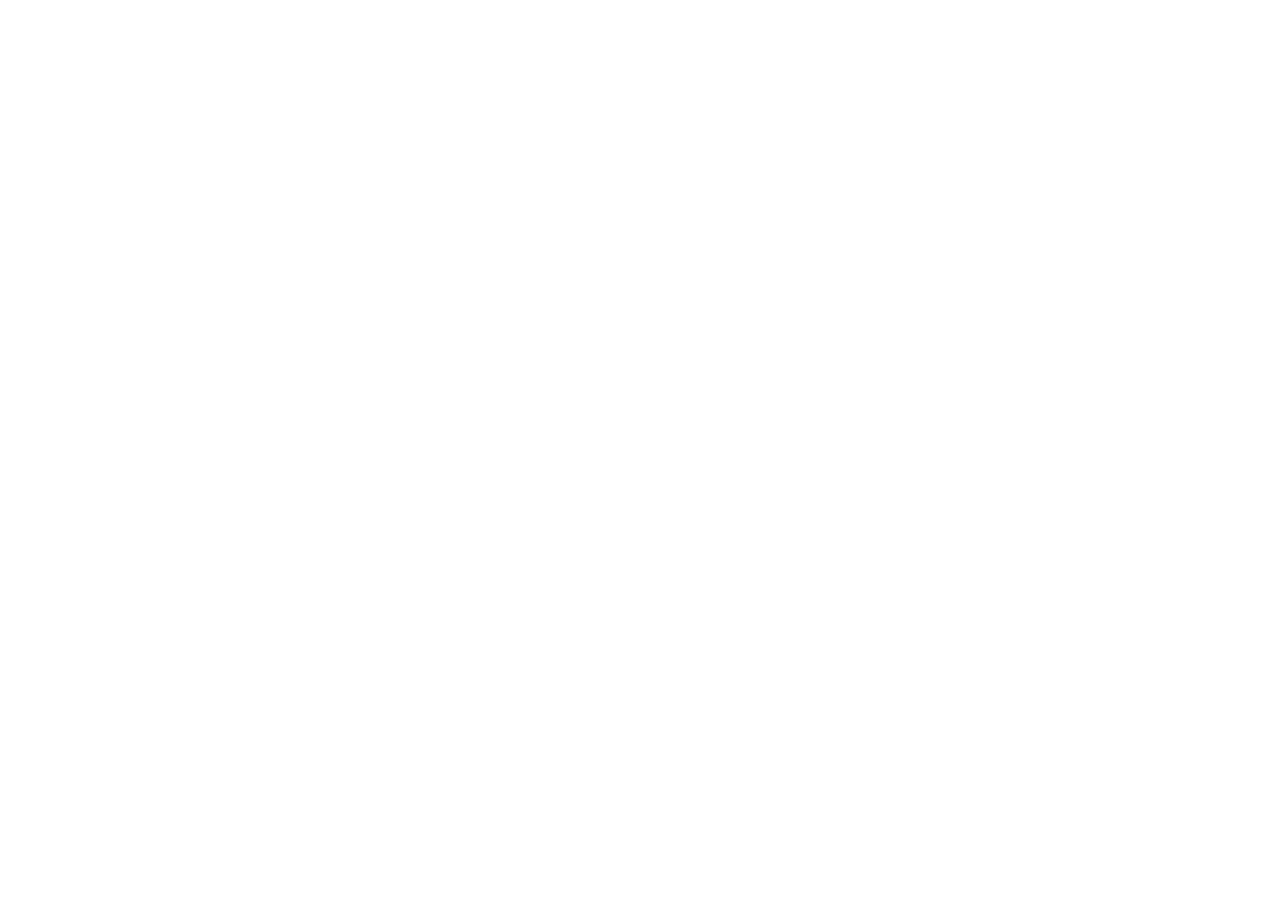
==== index.html @ f074ad4b "Adding images" ====
<!DOCTYPE html>
<html lang="en">

<head>
    <meta charset="UTF-8">
    <meta name="viewport" content="width=device-width, initial-scale=1.0">
    <link rel="preconnect" href="https://fonts.googleapis.com">
    <link rel="preconnect" href="https://fonts.gstatic.com" crossorigin>
    <link href="https://fonts.googleapis.com/css2?family=Josefin+Sans:ital,wght@0,100..700;1,100..700&display=swap"
        rel="stylesheet">
    <title>Explore Washington</title>
</head>

<body>

</body>

</html>
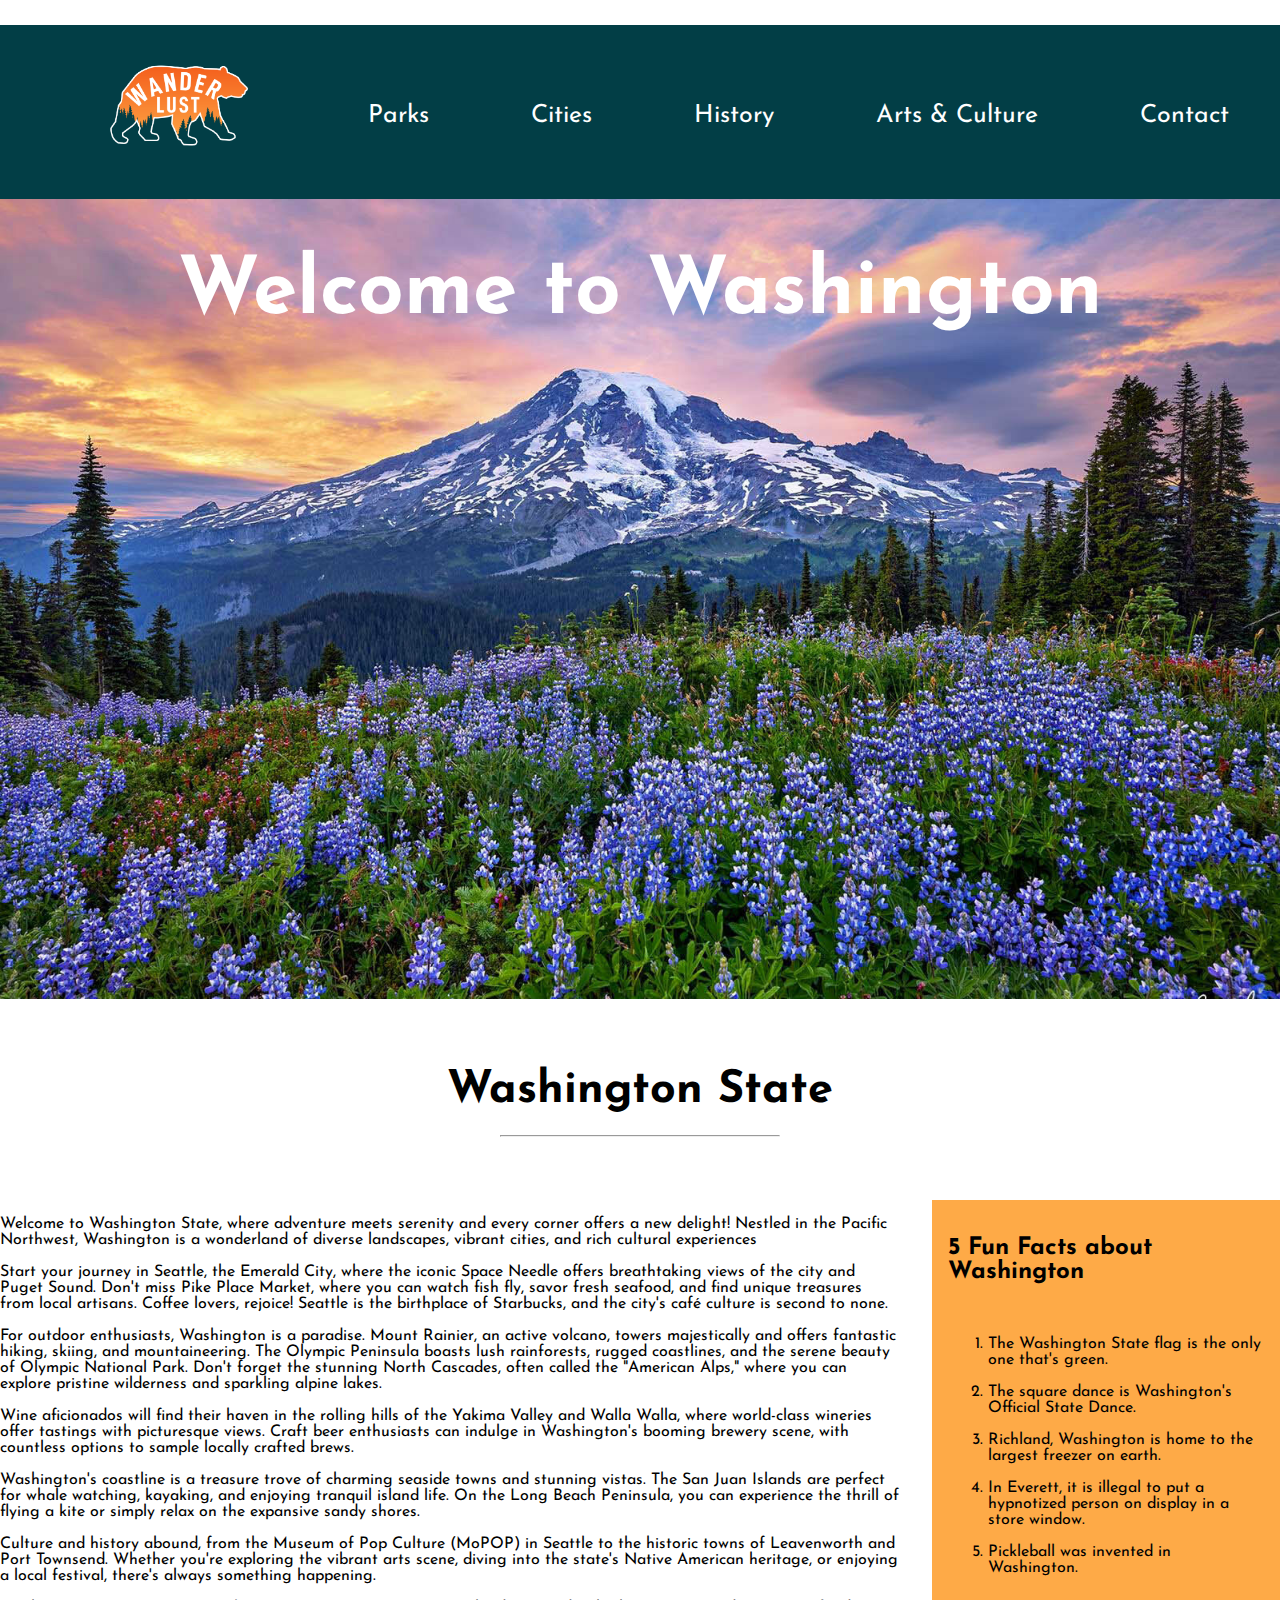
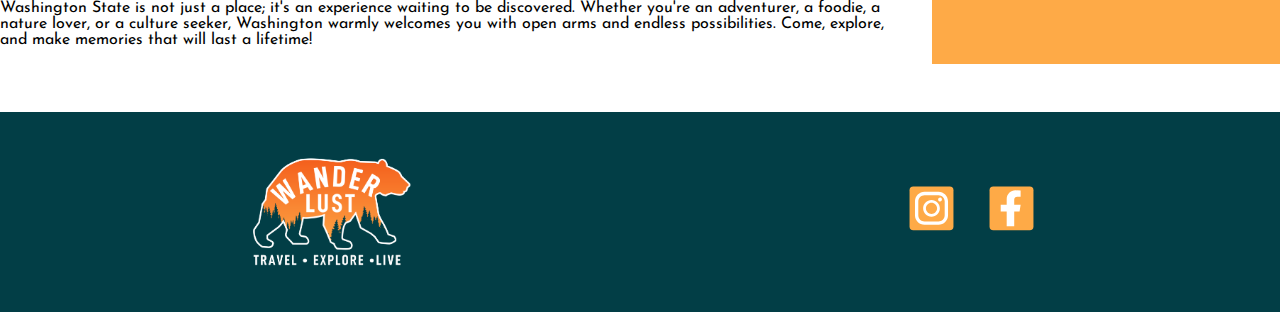
==== commit da154fca: "Continued building" ====
--- a/index.html
+++ b/index.html
@@ -8,11 +8,97 @@
     <link rel="preconnect" href="https://fonts.gstatic.com" crossorigin>
     <link href="https://fonts.googleapis.com/css2?family=Josefin+Sans:ital,wght@0,100..700;1,100..700&display=swap"
         rel="stylesheet">
+    <link rel="stylesheet" href="style.css">
     <title>Explore Washington</title>
 </head>
 
 <body>
+    <section class="nav-section">
+        <nav>
+            <ul class="nav-bar">
+                <li class="nav-element"><img id="nav-logo" src="/img/Wanderlust_Logo_Nav.png"
+                        alt="website logo. bear shilloette, with mountains and trees inside of it."></li>
+                <!-- Externally links to  https://parks.wa.gov"-->
+                <li class="nav-element"><a href="https://parks.wa.gov/" target="_blank">Parks</a></li>
+                <li class="nav-element"><a href="cities.html">Cities</a></li>
+                <li class="nav-element"><a href="history.html">History</a></li>
+                <li class="nav-element"><a href="arts-and-culture.html">Arts & Culture</a></li>
+                <li class="nav-element"><a href="contact-us.html">Contact</a></li>
 
+            </ul>
+        </nav>
+    </section>
+    <section class="hero-section">
+        <div>
+            <h1>Welcome to Washington</h1>
+        </div>
+    </section>
+    <section class="content-section">
+        <div class="content-header">
+            <h2>Washington State</h2>
+            <hr class="content-hr">
+        </div>
+        <div class="content-box">
+            <div class="content-main">
+                <p class="content-main-p"></p>Welcome to Washington State, where adventure meets serenity and every
+                corner offers a new delight!
+                Nestled in the Pacific Northwest, Washington is a wonderland of diverse landscapes, vibrant cities,
+                and rich cultural experiences</p>
+                <p class="content-main-p">Start your journey in Seattle, the Emerald City, where the iconic Space Needle
+                    offers breathtaking
+                    views of the city and Puget Sound. Don't miss Pike Place Market, where you can watch fish fly, savor
+                    fresh seafood, and find unique treasures from local artisans. Coffee lovers, rejoice! Seattle is the
+                    birthplace of Starbucks, and the city's café culture is second to none.</p>
+                <p class="content-main-p">
+                    For outdoor enthusiasts, Washington is a paradise. Mount Rainier, an active volcano, towers
+                    majestically and offers fantastic hiking, skiing, and mountaineering. The Olympic Peninsula boasts
+                    lush rainforests, rugged coastlines, and the serene beauty of Olympic National Park. Don't forget
+                    the stunning North Cascades, often called the "American Alps," where you can explore pristine
+                    wilderness and sparkling alpine lakes.
+                </p>
+                <p class="content-main-p">
+                    Wine aficionados will find their haven in the rolling hills of the Yakima Valley and Walla Walla,
+                    where world-class wineries offer tastings with picturesque views. Craft beer enthusiasts can indulge
+                    in Washington's booming brewery scene, with countless options to sample locally crafted brews.
+                </p>
+                <p class="content-main-p">
+                    Washington's coastline is a treasure trove of charming seaside towns and stunning vistas. The San
+                    Juan Islands are perfect for whale watching, kayaking, and enjoying tranquil island life. On the
+                    Long Beach Peninsula, you can experience the thrill of flying a kite or simply relax on the
+                    expansive sandy shores.
+                </p>
+                <p class="content-main-p">
+                    Culture and history abound, from the Museum of Pop Culture (MoPOP) in Seattle to the historic towns
+                    of Leavenworth and Port Townsend. Whether you're exploring the vibrant arts scene, diving into the
+                    state's Native American heritage, or enjoying a local festival, there's always something happening.
+                </p>
+                <p class="content-main-p">
+                    Washington State is not just a place; it's an experience waiting to be discovered. Whether you're an
+                    adventurer, a foodie, a nature lover, or a culture seeker, Washington warmly welcomes you with open
+                    arms and endless possibilities. Come, explore, and make memories that will last a lifetime!
+                </p>
+            </div>
+            <aside class="content-aside">
+                <h2 class="aside-h2">5 Fun Facts about Washington</h2>
+                <ol>
+                    <li class="aside-li-item">The Washington State flag is the only one that's green.</li>
+                    <li class="aside-li-item">The square dance is Washington's Official State Dance.</li>
+                    <li class="aside-li-item">Richland, Washington is home to the largest freezer on earth.</li>
+                    <li class="aside-li-item">In Everett, it is illegal to put a hypnotized person on display in a store
+                        window.</li>
+                    <li class="aside-li-item">Pickleball was invented in Washington.</li>
+                </ol>
+            </aside>
+        </div>
+
+    </section>
+    <footer>
+        <img id="footer-logo" src="img/Wanderlust_Logo_Footer.png" alt="bear logo">
+        <div>
+            <img class="instagram-logo" src="WanderLust_IG.svg" alt="orange instagram logo">
+            <img class="facebook-logo" src="WanderLust-FB.svg" alt="orange facebook logo">
+        </div>
+    </footer>
 </body>
 
 </html>--- a/style.css
+++ b/style.css
@@ -0,0 +1,160 @@
+
+
+*,
+*::before,
+*::after {
+  box-sizing: border-box;
+}
+
+*{
+   font-family: "Josefin Sans", sans-serif;
+   
+}
+
+html,
+body {
+  margin: 0;
+  padding: 0;
+}
+
+
+
+:root{
+ --primary-color: #10330B;
+ --secondary-color: #023E46;
+ --tertiary-color: #1C676A;
+ --orange-1: #A54610;
+ --hover: #FEAA47;
+
+}
+.container{
+    display: flex;
+    flex-direction: column;
+    align-items: center;
+    justify-content: center;
+}
+
+.column{
+    display: flex;
+    flex-direction: column;
+    align-items: center;
+    justify-content: center;
+}
+
+
+
+
+
+#nav-logo{
+    width: 175px;
+    height: 175px;
+}
+
+#footer-logo{
+    width: 200px;
+    height: 200px;
+}
+
+.nav-bar{
+    display: flex;
+    flex-direction: row;
+    justify-content: space-around;
+    align-items: center;
+    background-color: var(--secondary-color);
+    font-size: 25px;
+    
+}
+
+.nav-element{
+    color: #fff;
+    text-decoration: none;
+    list-style-type: none;
+}
+
+.nav-element a{
+    color: #fff;
+    text-decoration: none;
+
+}
+.nav-element a:hover{
+    color: var(--hover);
+} 
+
+.hero-section{
+  background-image: url(img/hero-img.jpg);
+  background-size: cover;
+  width: 100vw;
+  height: 800px;
+  margin-top: -2rem;
+  display: flex;
+  justify-content: center;
+  font-size: 40px;
+  color: #fff;
+} 
+
+
+.content-header{
+    margin-top: 2rem;
+    display: flex;
+    flex-direction: column;
+    align-items: center;
+    font-size: 30px;
+}
+.content-hr{
+    margin-top: -1rem;
+    width: 280px;
+    color: var(--orange-1);
+}
+.content-box{
+    margin-top: 3rem;
+    margin-bottom: 3rem;
+    display: flex;
+    flex-direction: row;
+    justify-content: center;
+}
+.content-main{
+    max-width: 900px;
+    margin-right: 2rem;
+}
+.content-aside{
+    background-color: var(--hover);
+    max-width: 400px;
+    display: flex;
+    flex-direction: column;
+    align-items: center;
+    padding: 1rem;
+}
+
+.aside-li-item{
+    margin-top: 1rem;
+    margin-bottom: 1rem;
+}
+
+
+footer{
+    background-color: var(--secondary-color);
+    display: flex;
+    justify-content: space-around;
+    align-items: center;
+}
+
+
+.instagram-logo{
+    height: 75px;
+    width: 75px;
+}
+
+.facebook-logo{
+    height: 75px;
+    width: 75px;
+}
+
+
+
+/**Contact Us Form Styling **/
+
+.contact-us-form{
+    width: 600px;
+    background-color: var(--tertiary-color);
+    color: #fff;
+}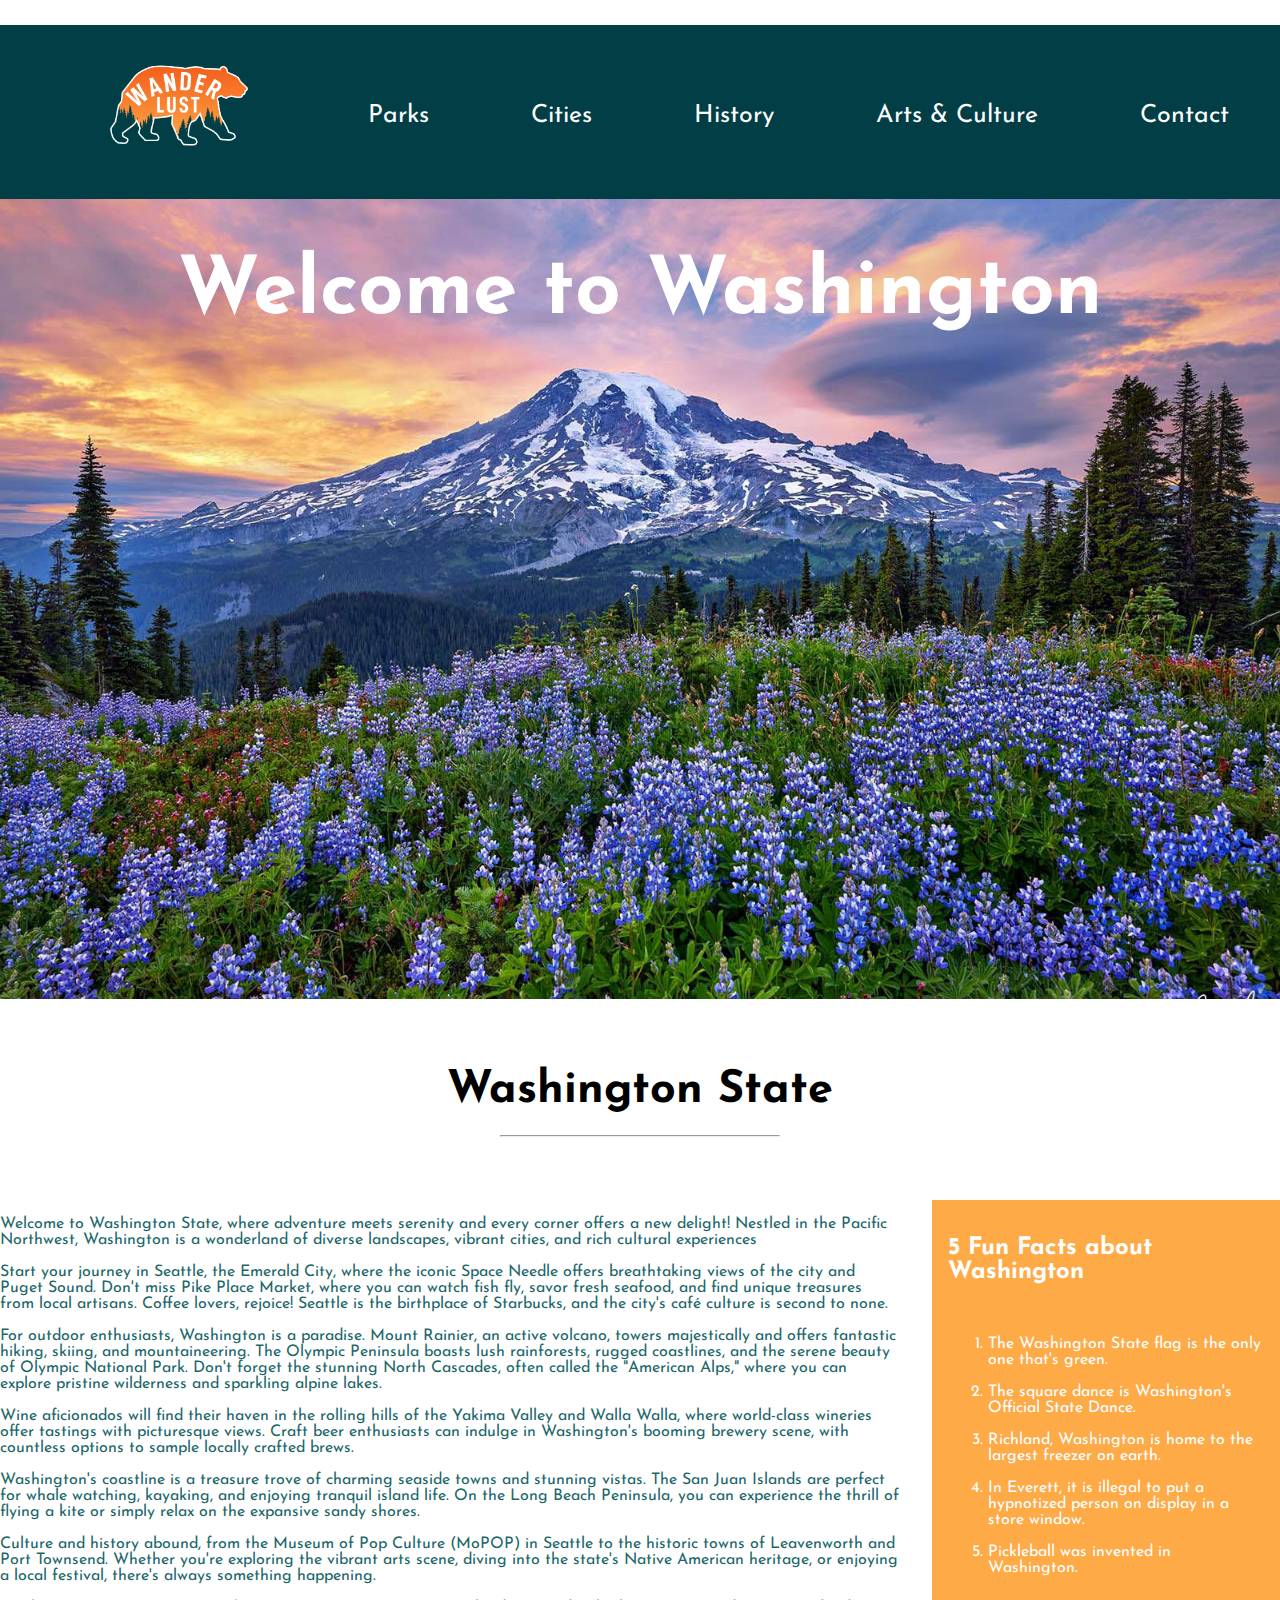
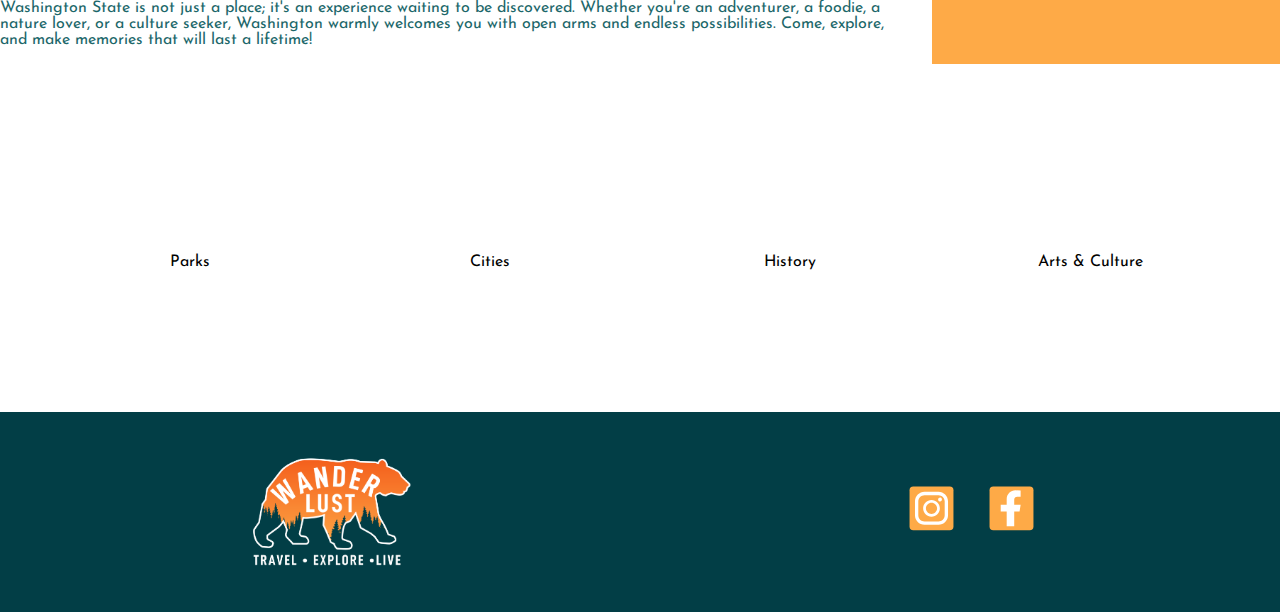
==== commit acfb1f25: "Started Image Links" ====
--- a/index.html
+++ b/index.html
@@ -92,6 +92,14 @@
         </div>
 
     </section>
+    <section class="card-section">
+        <div class="card-box">
+            <div class="card">Parks</div>
+            <div class="card">Cities</div>
+            <div class="card">History</div>
+            <div class="card">Arts & Culture</div>
+        </div>
+    </section>
     <footer>
         <img id="footer-logo" src="img/Wanderlust_Logo_Footer.png" alt="bear logo">
         <div>
--- a/style.css
+++ b/style.css
@@ -115,6 +115,7 @@
 .content-main{
     max-width: 900px;
     margin-right: 2rem;
+    color: var(--tertiary-color)
 }
 .content-aside{
     background-color: var(--hover);
@@ -123,6 +124,7 @@
     flex-direction: column;
     align-items: center;
     padding: 1rem;
+    color: #fff;
 }
 
 .aside-li-item{
@@ -130,7 +132,20 @@
     margin-bottom: 1rem;
 }
 
-
+.card-box{
+    display: flex;
+    flex-direction: row;
+    justify-content: center;
+    align-items: center;
+}
+.card{
+    display: flex;
+    flex-direction: row;
+    justify-content: center;
+    align-items: center;
+    width: 300px;
+    height: 300px;
+}
 footer{
     background-color: var(--secondary-color);
     display: flex;
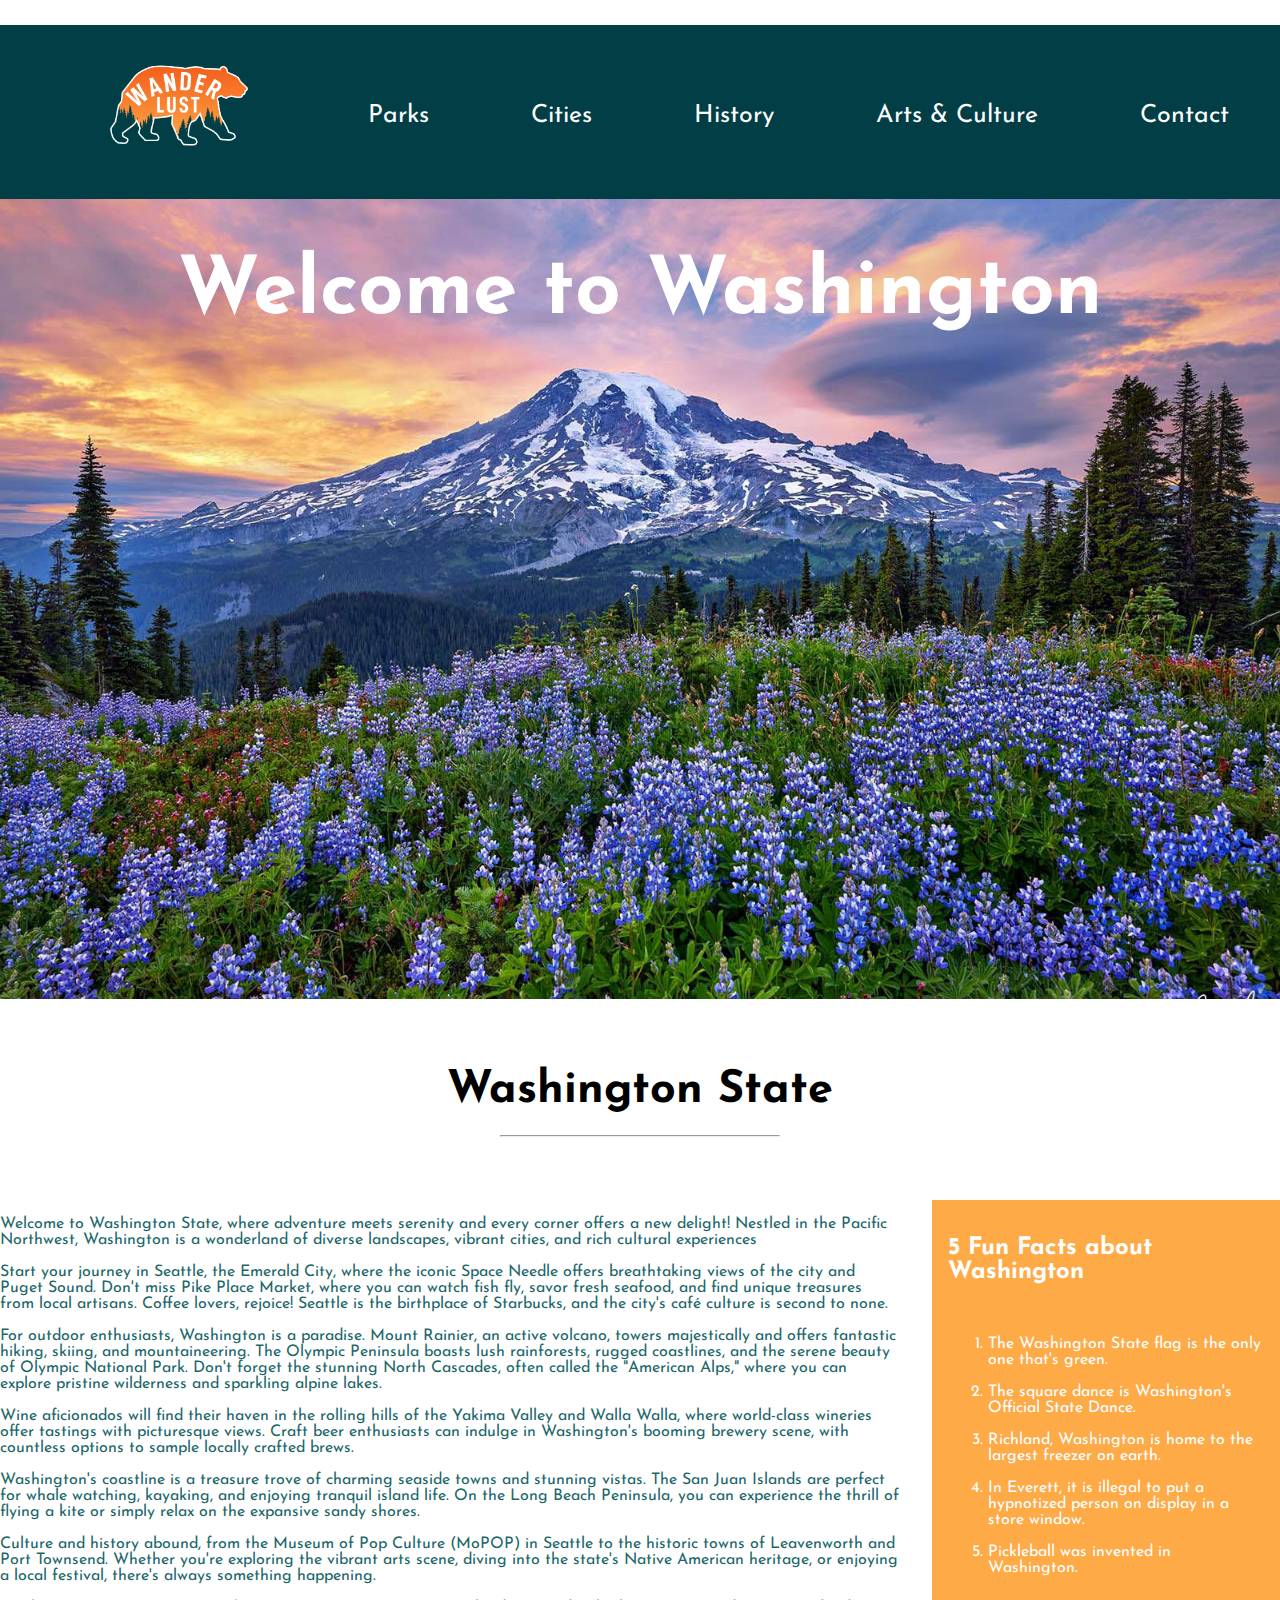
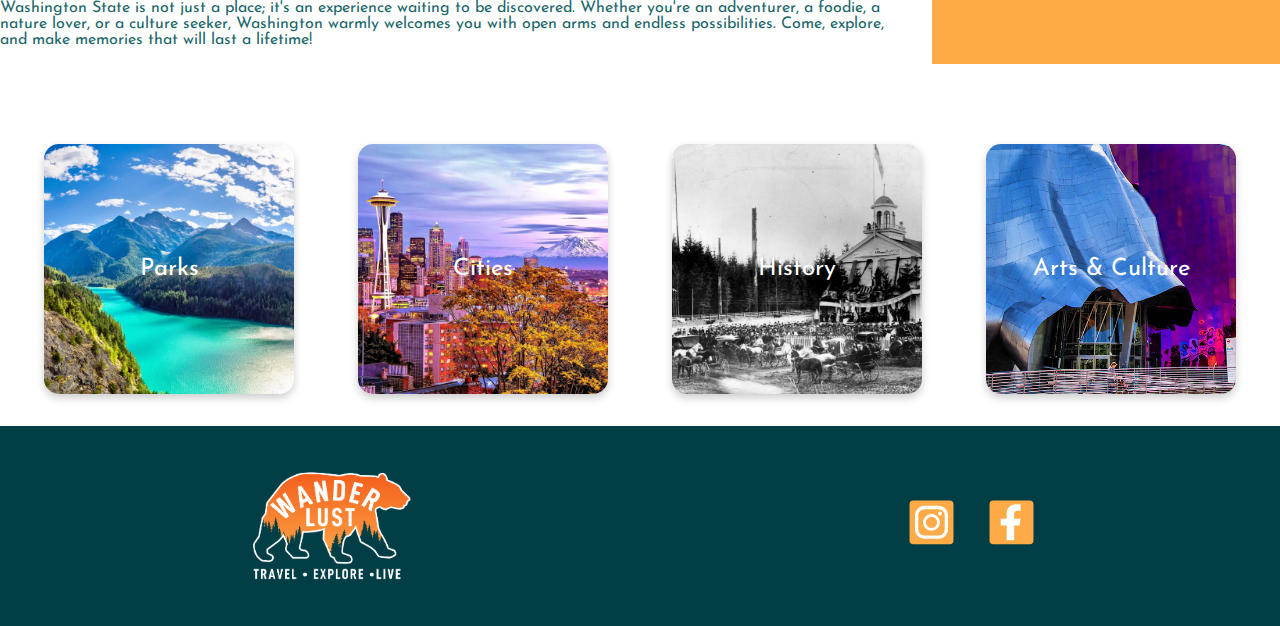
==== commit ab4f45ac: "Home Page complete" ====
--- a/index.html
+++ b/index.html
@@ -94,10 +94,10 @@
     </section>
     <section class="card-section">
         <div class="card-box">
-            <div class="card">Parks</div>
-            <div class="card">Cities</div>
-            <div class="card">History</div>
-            <div class="card">Arts & Culture</div>
+            <div class="card parks"><a href="https://parks.wa.gov/" target="_blank">Parks</a></div>
+            <div class="card cities"><a href="cities.html">Cities</a></div>
+            <div class="card history"><a href="history.html">History</a></div>
+            <div class="card culture"><a href="arts-and-culture.html">Arts & Culture</a></div>
         </div>
     </section>
     <footer>
--- a/style.css
+++ b/style.css
@@ -137,14 +137,57 @@
     flex-direction: row;
     justify-content: center;
     align-items: center;
+    
 }
 .card{
     display: flex;
     flex-direction: row;
     justify-content: center;
     align-items: center;
-    width: 300px;
-    height: 300px;
+    margin: 2rem;
+    width: 250px;
+    height: 250px;
+    border-radius: 15px;
+    color: #fff;
+    font-size: 24px;
+    box-shadow: 0px 4px 8px 0px rgba(0, 0, 0, 0.2);
+}
+.card a{
+    color: #fff;
+    text-decoration: none;
+}
+
+.card a:hover{
+     color: var(--hover);
+     
+}
+
+.card:hover{
+    background-color: var(--hover);
+    transform: scale(1.1);
+    transition: 0.5s;
+    font-size: 30px;
+}
+
+.parks{
+    background-image: url(img/parks-img.jpg);
+    background-size: cover;
+    
+}
+
+.cities{
+    background-image: url(img/cities-img.jpg);
+    background-size: cover;
+}
+
+.history{
+    background-image: url(img/history-img.jpg);
+    background-size: cover;
+}
+
+.culture{
+    background-image: url(img/culture-img.jpg);
+    background-size: cover;
 }
 footer{
     background-color: var(--secondary-color);
@@ -165,7 +208,6 @@
 }
 
 
-
 /**Contact Us Form Styling **/
 
 .contact-us-form{
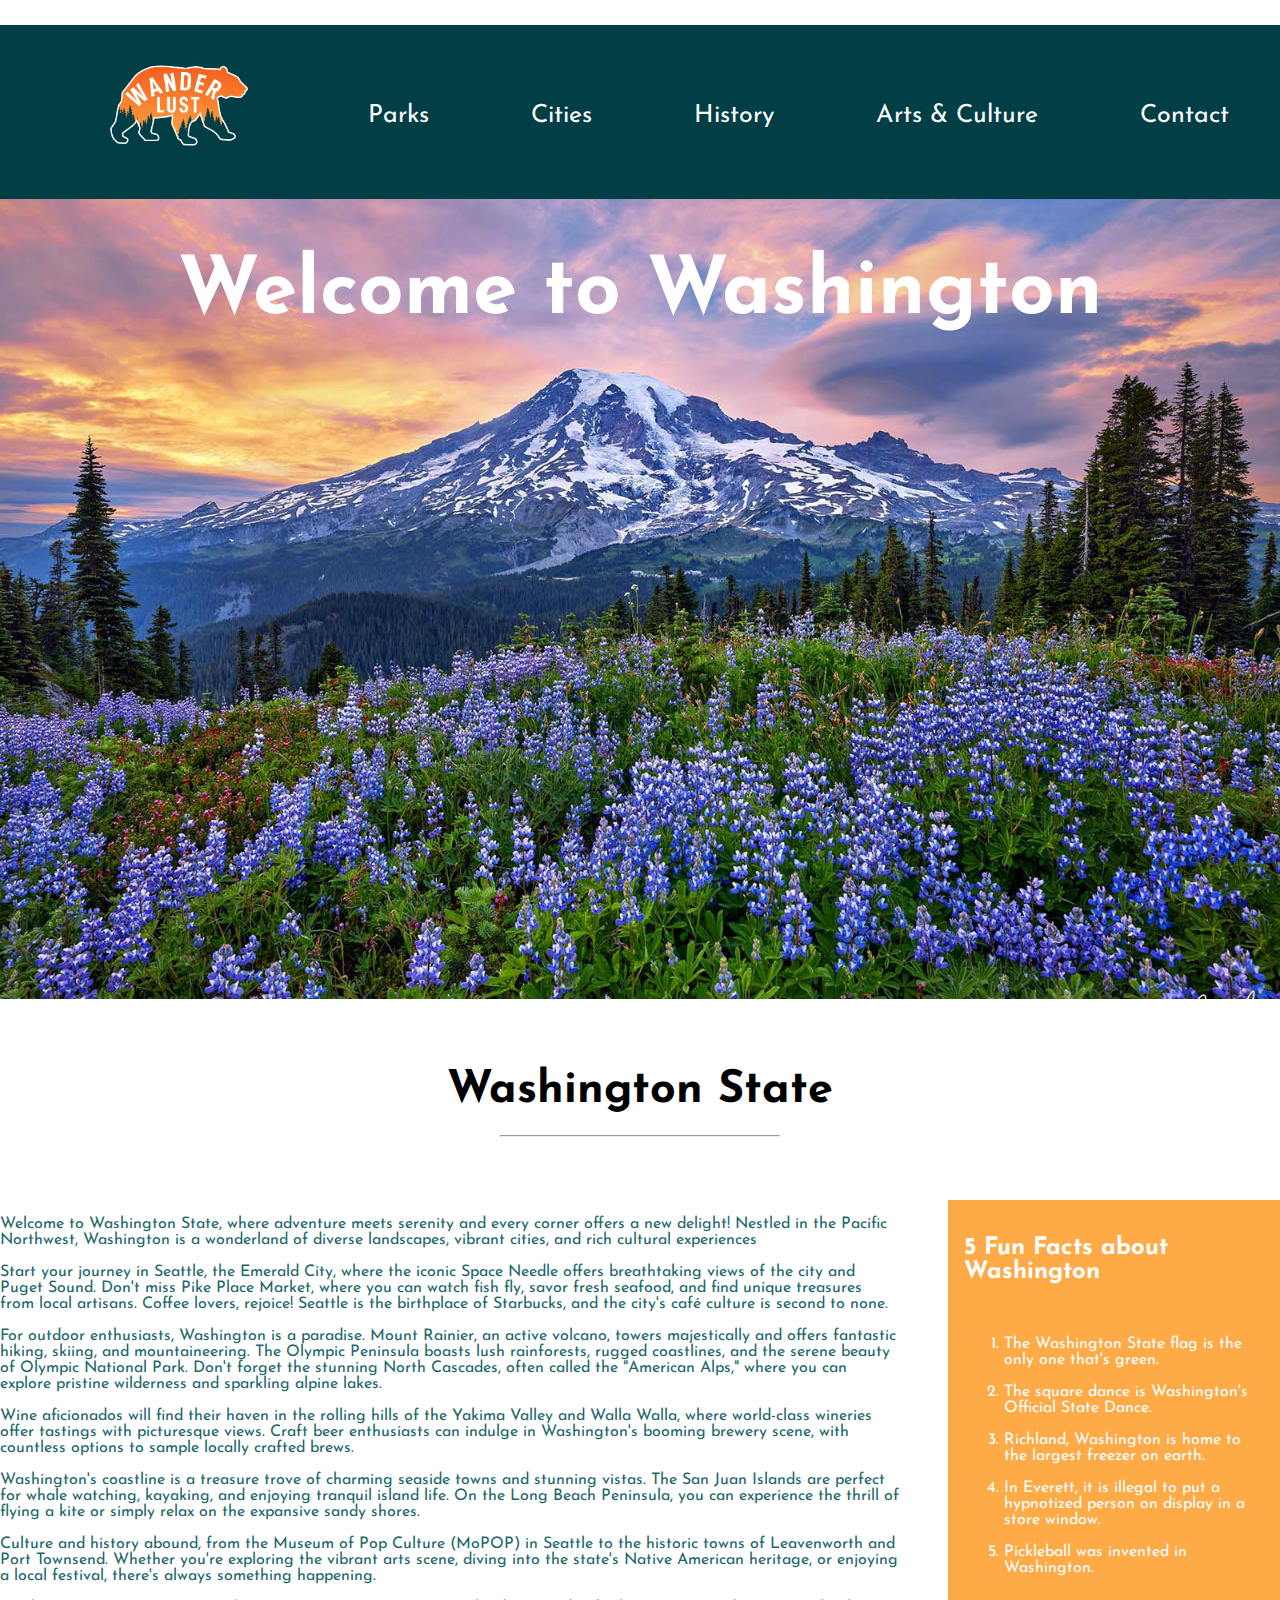
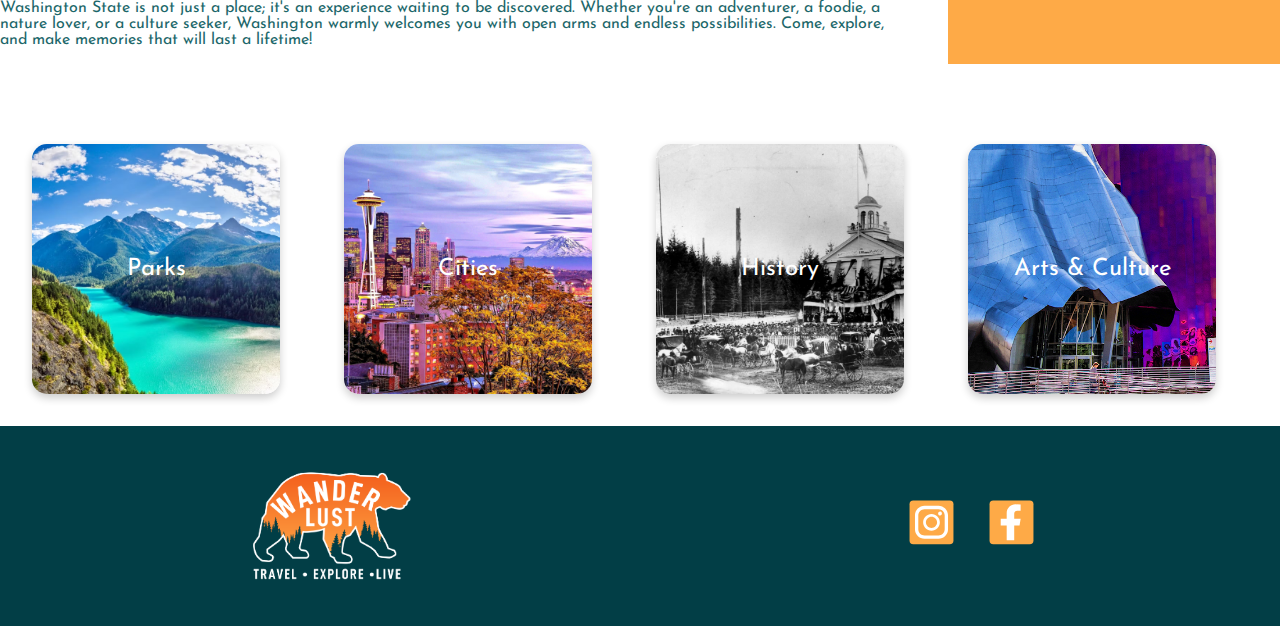
==== commit bd83f87f: "working on City page" ====
--- a/index.html
+++ b/index.html
@@ -14,6 +14,7 @@
 
 <body>
     <section class="nav-section">
+        <!--- Nav tag -->
         <nav>
             <ul class="nav-bar">
                 <li class="nav-element"><img id="nav-logo" src="/img/Wanderlust_Logo_Nav.png"
@@ -29,12 +30,16 @@
         </nav>
     </section>
     <section class="hero-section">
-        <div>
+
+        <!---Header tag -->
+        <header>
             <h1>Welcome to Washington</h1>
-        </div>
+        </header>
+
     </section>
     <section class="content-section">
         <div class="content-header">
+
             <h2>Washington State</h2>
             <hr class="content-hr">
         </div>
--- a/style.css
+++ b/style.css
@@ -40,10 +40,6 @@
     align-items: center;
     justify-content: center;
 }
-
-
-
-
 
 #nav-logo{
     width: 175px;
@@ -118,6 +114,7 @@
     color: var(--tertiary-color)
 }
 .content-aside{
+    margin-left: 1rem;
     background-color: var(--hover);
     max-width: 400px;
     display: flex;
@@ -137,6 +134,7 @@
     flex-direction: row;
     justify-content: center;
     align-items: center;
+    margin-right: 2rem;
     
 }
 .card{
@@ -189,6 +187,49 @@
     background-image: url(img/culture-img.jpg);
     background-size: cover;
 }
+
+
+
+
+/** Cities Styling **/
+
+.cities-hero-section{
+    background-image: url(img/cities-hero-img.png);
+    background-size: cover;
+    width: 100vw;
+    height: 650px;
+    margin-top: -2rem;
+    display: flex;
+    justify-content: center;
+    font-size: 40px;
+    color: #fff;
+}
+
+.city-card{
+    display: flex;
+    flex-direction: row;
+    justify-content: center;
+    margin-bottom: 3rem;
+    
+}
+
+.city-img{
+    width: 600px;
+    max-height: 337.25px;
+}
+.cities-main{
+    max-width: 1200px;
+    color: var(--tertiary-color);
+}
+.city-content{
+    display: flex;
+    flex-direction: column;
+    justify-content: center;
+    margin-left: 2rem;
+    margin-right: 2rem;
+    max-width: 600px;
+}
+
 footer{
     background-color: var(--secondary-color);
     display: flex;
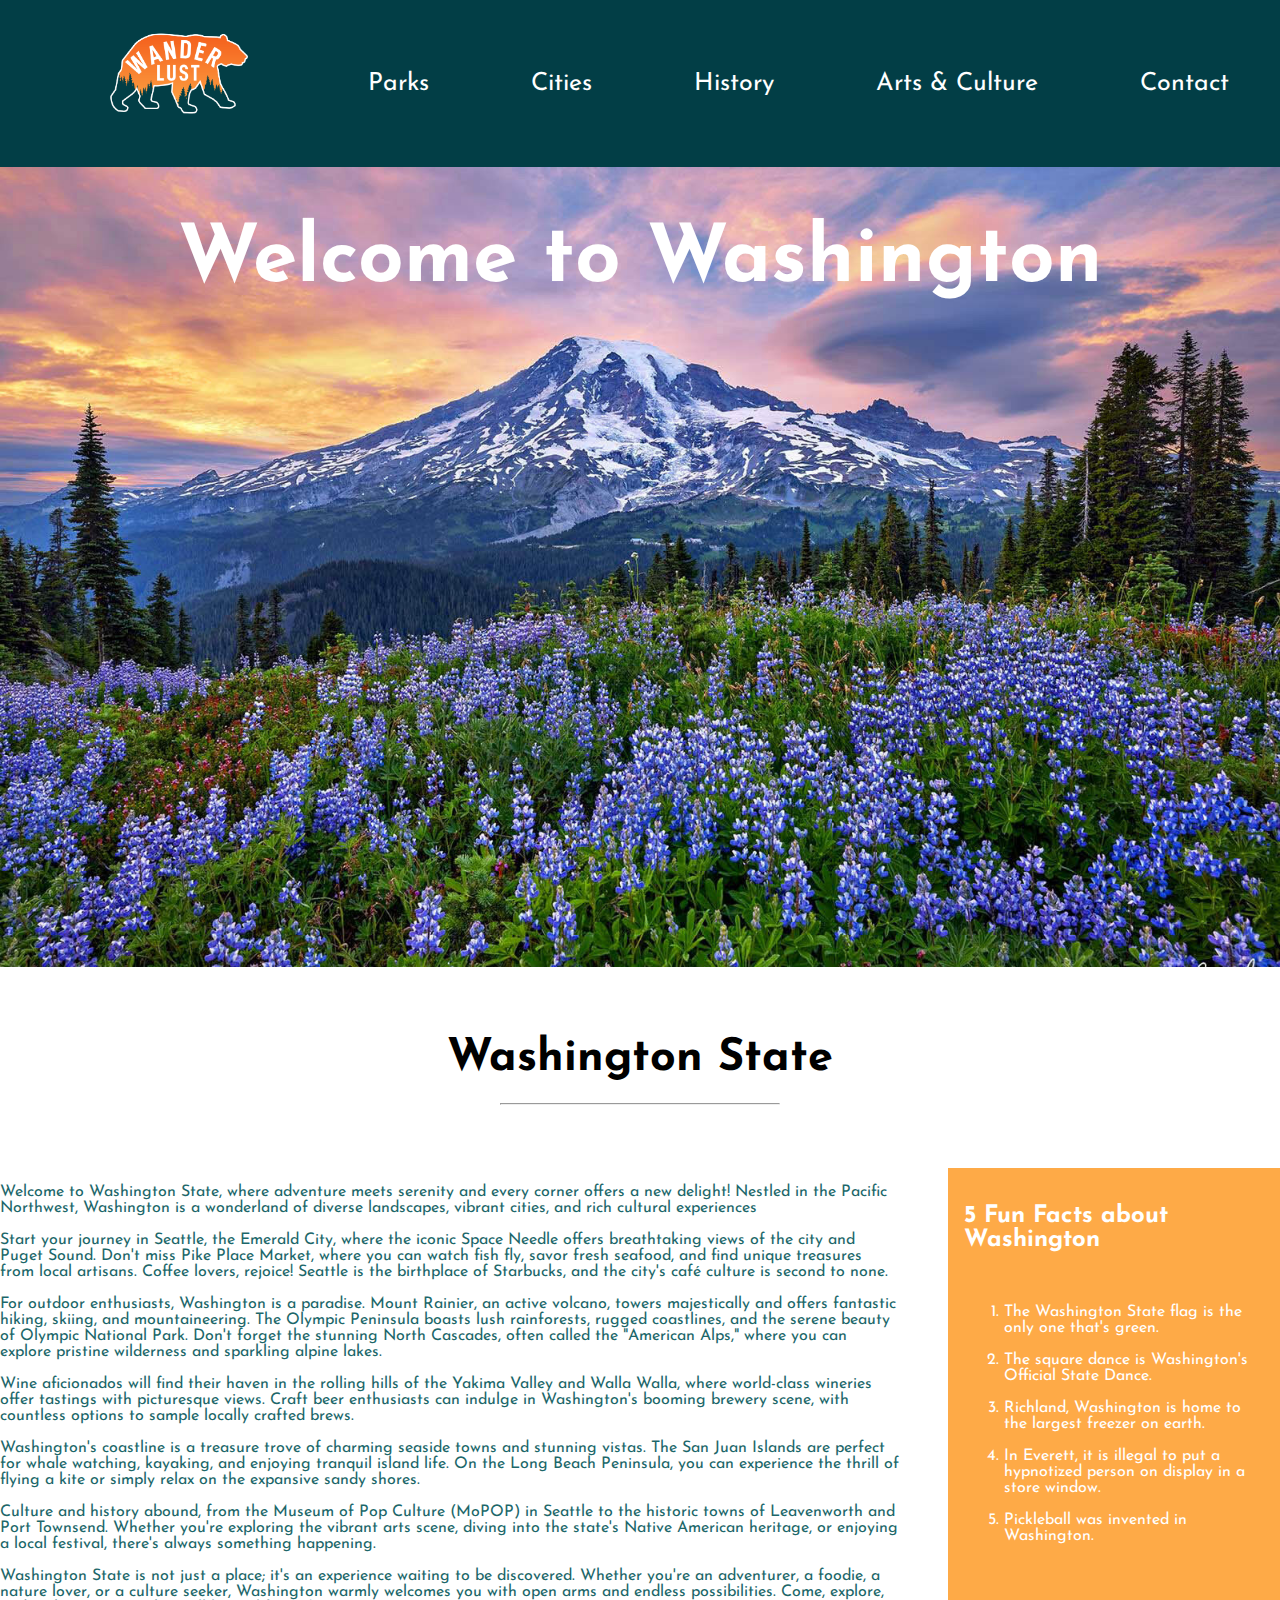
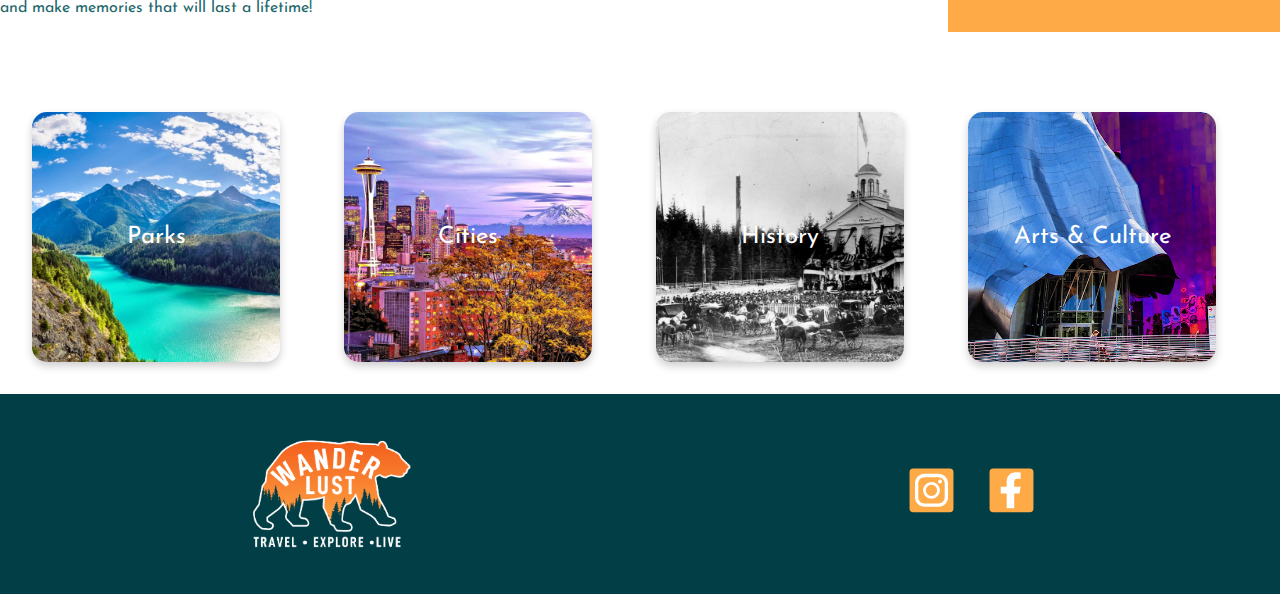
==== commit c9f5f750: "Started Arts & culture page" ====
--- a/index.html
+++ b/index.html
@@ -13,7 +13,7 @@
 </head>
 
 <body>
-    <section class="nav-section">
+    <header class="nav-section">
         <!--- Nav tag -->
         <nav>
             <ul class="nav-bar">
@@ -28,7 +28,7 @@
 
             </ul>
         </nav>
-    </section>
+    </header>
     <section class="hero-section">
 
         <!---Header tag -->
--- a/style.css
+++ b/style.css
@@ -49,6 +49,9 @@
 #footer-logo{
     width: 200px;
     height: 200px;
+}
+.nav-section{
+    margin-top: -2rem;
 }
 
 .nav-bar{
@@ -230,6 +233,21 @@
     max-width: 600px;
 }
 
+
+.history-hero-section{
+    background-image: url(img/history-hero.jpg);
+    background-size: cover;
+    width: 100vw;
+    height: 650px;
+    margin-top: -2rem;
+    display: flex;
+    justify-content: center;
+    font-size: 40px;
+    color: #fff;
+
+}
+
+/** Footer Styling **/
 footer{
     background-color: var(--secondary-color);
     display: flex;
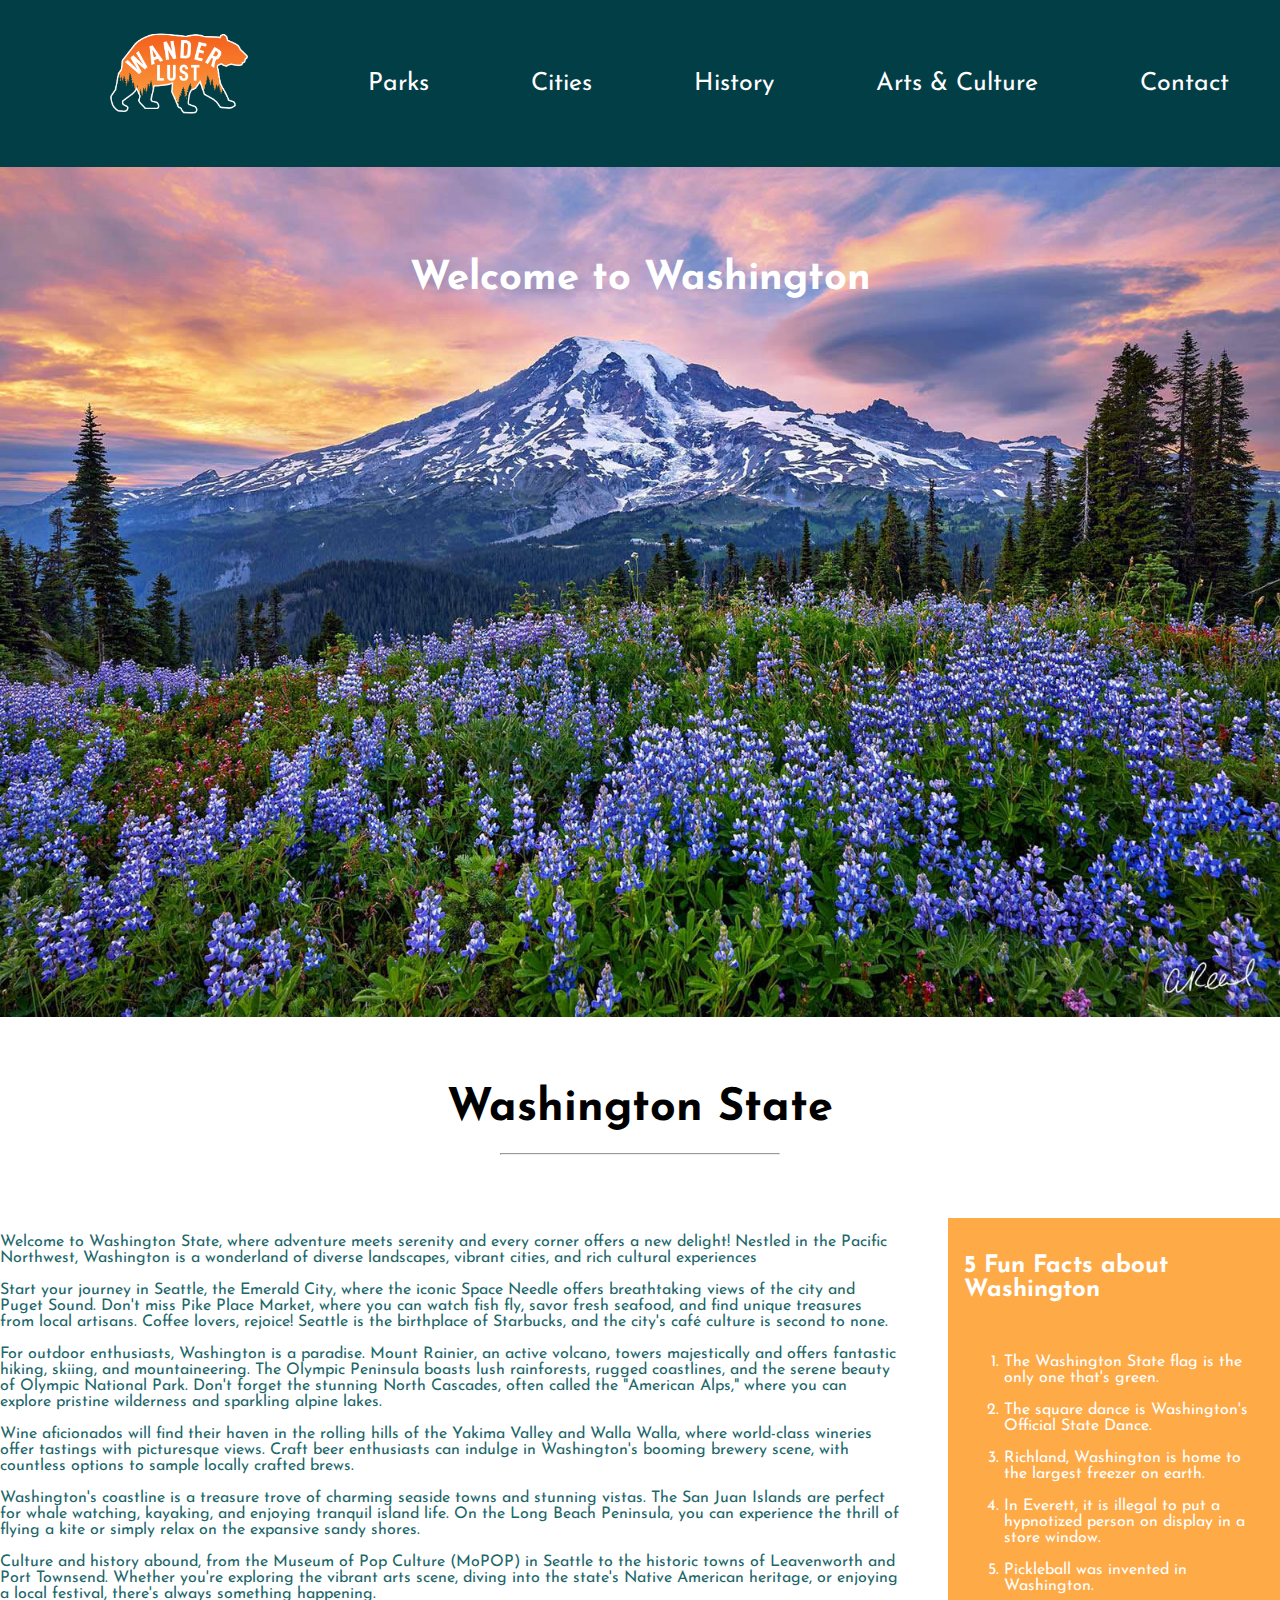
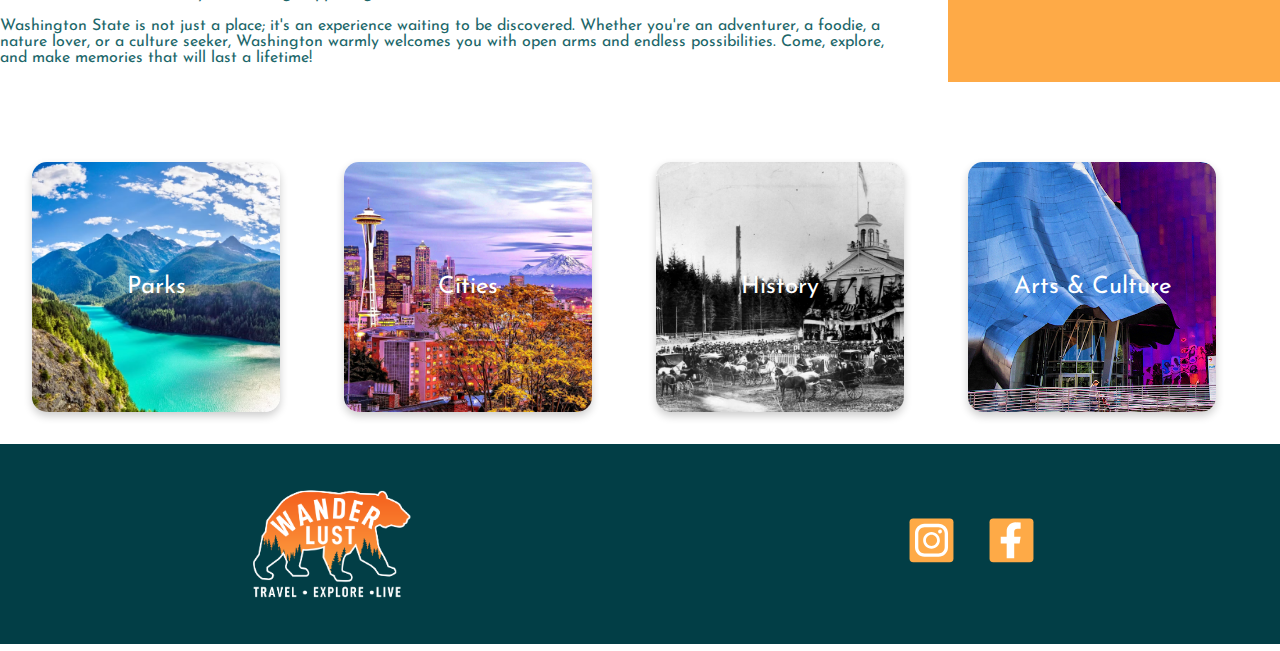
==== commit 3f6852eb: "created hero image" ====
--- a/index.html
+++ b/index.html
@@ -32,9 +32,9 @@
     <section class="hero-section">
 
         <!---Header tag -->
-        <header>
-            <h1>Welcome to Washington</h1>
-        </header>
+     <div class="hero-image">
+            <h1 class="hero-text">Welcome to Washington</h1>
+        </div>  
 
     </section>
     <section class="content-section">
--- a/style.css
+++ b/style.css
@@ -79,7 +79,7 @@
     color: var(--hover);
 } 
 
-.hero-section{
+/**.hero-section{
   background-image: url(img/hero-img.jpg);
   background-size: cover;
   width: 100vw;
@@ -89,8 +89,28 @@
   justify-content: center;
   font-size: 40px;
   color: #fff;
-} 
-
+} **/
+
+/**  Hero Section Styling  for requiements **/
+.hero-image {
+    background-image: url("img/hero-img.jpg");
+    width: 100vw;
+    height: 850px;
+    margin-top: -2rem;
+    background-repeat: no-repeat;
+    background-size: cover;
+    position: relative;
+  }
+
+  .hero-text {
+    text-align: center;
+    position: absolute;
+    top: 10%;
+    left: 50%;
+    transform: translate(-50%, -50%);
+    color: white;
+    font-size: 40px;
+  }
 
 .content-header{
     margin-top: 2rem;
@@ -112,11 +132,13 @@
     justify-content: center;
 }
 .content-main{
+    float: left;
     max-width: 900px;
     margin-right: 2rem;
     color: var(--tertiary-color)
 }
 .content-aside{
+    float: right;
     margin-left: 1rem;
     background-color: var(--hover);
     max-width: 400px;
@@ -233,6 +255,28 @@
     max-width: 600px;
 }
 
+.table-section{
+    display: flex;
+    flex-direction: column;
+    justify-content: center;
+    
+}
+
+.city-table{
+    display: flex;
+    flex-direction: column;
+    justify-content: center;
+    align-items: center;
+    margin-bottom: 2rem;
+    color: var(--secondary-color);
+}
+
+td{
+    padding: 10px;
+    text-align: center;
+    border: 1px solid #ddd;
+}
+/** History Styling **/
 
 .history-hero-section{
     background-image: url(img/history-hero.jpg);
@@ -247,6 +291,15 @@
 
 }
 
+/**Contact Us Form Styling **/
+
+.contact-us-form{
+    width: 600px;
+    background-color: var(--tertiary-color);
+    color: #fff;
+}
+
+
 /** Footer Styling **/
 footer{
     background-color: var(--secondary-color);
@@ -266,11 +319,3 @@
     width: 75px;
 }
 
-
-/**Contact Us Form Styling **/
-
-.contact-us-form{
-    width: 600px;
-    background-color: var(--tertiary-color);
-    color: #fff;
-}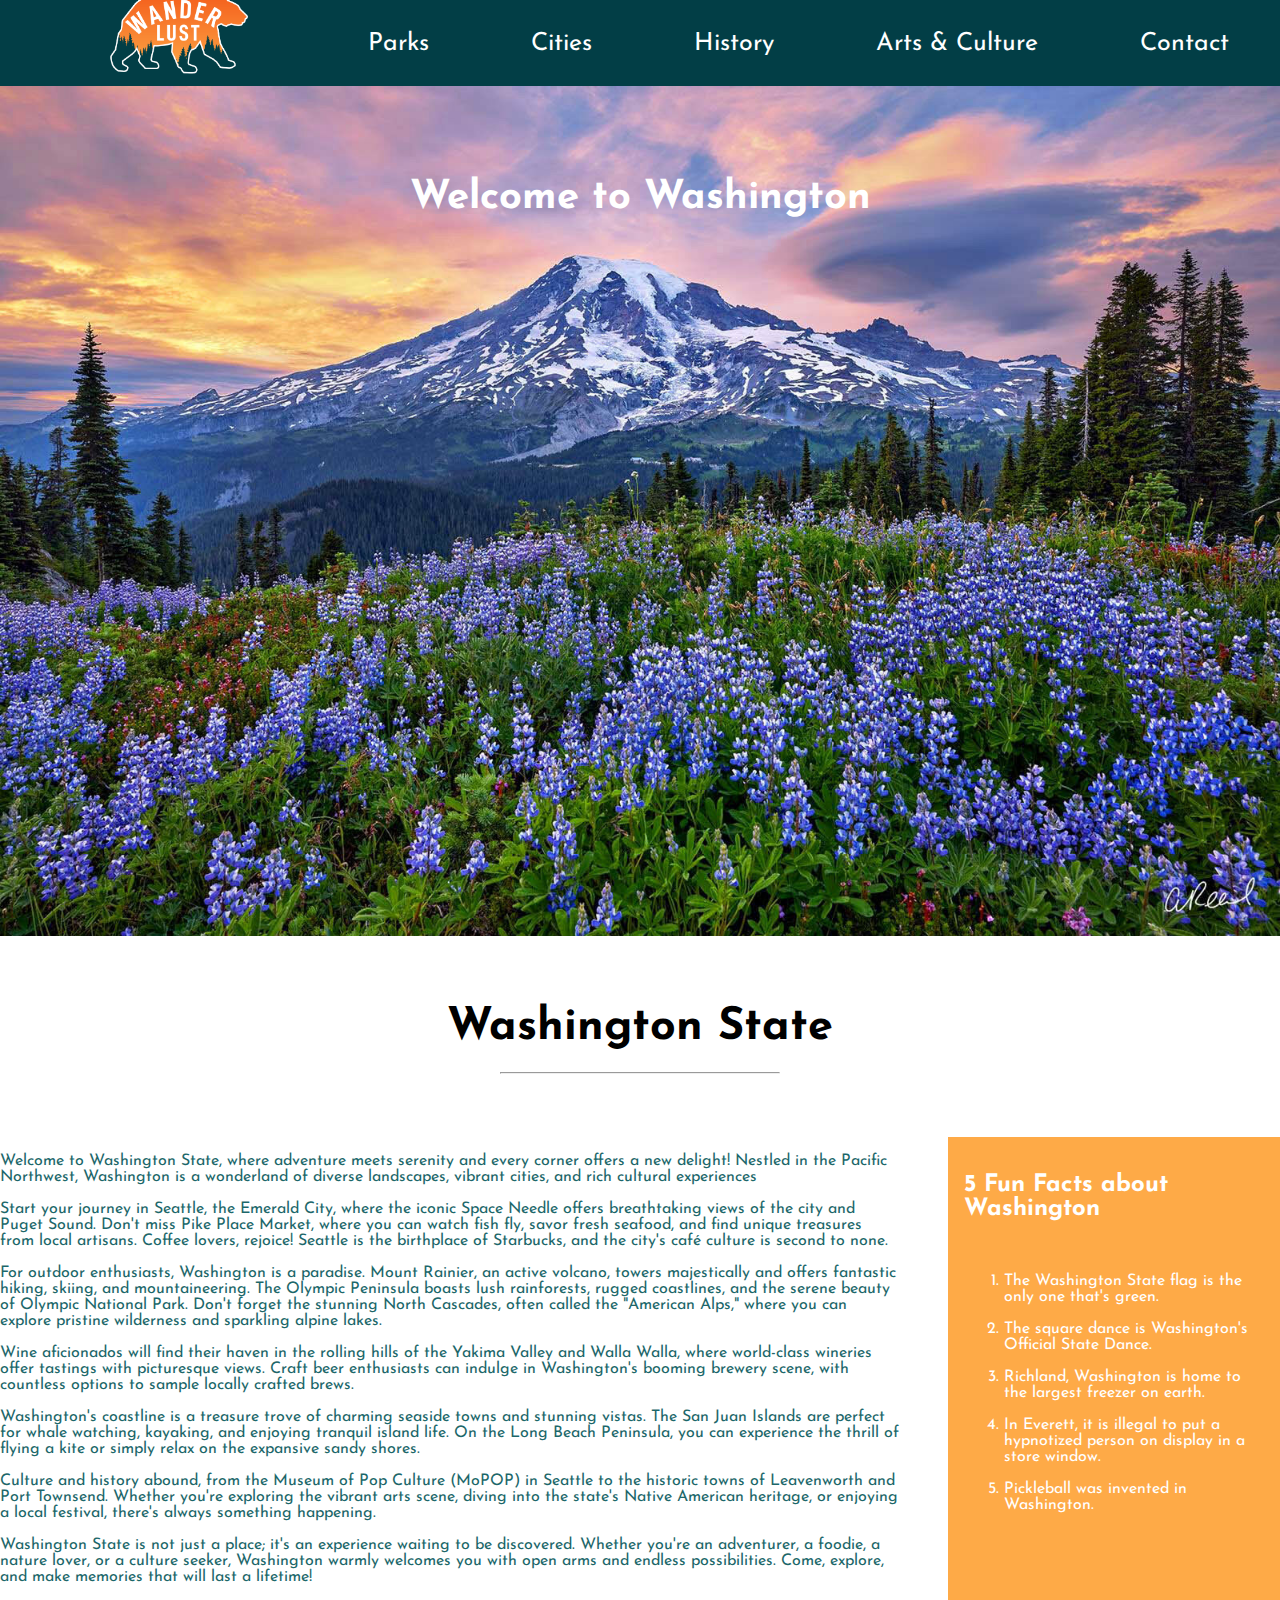
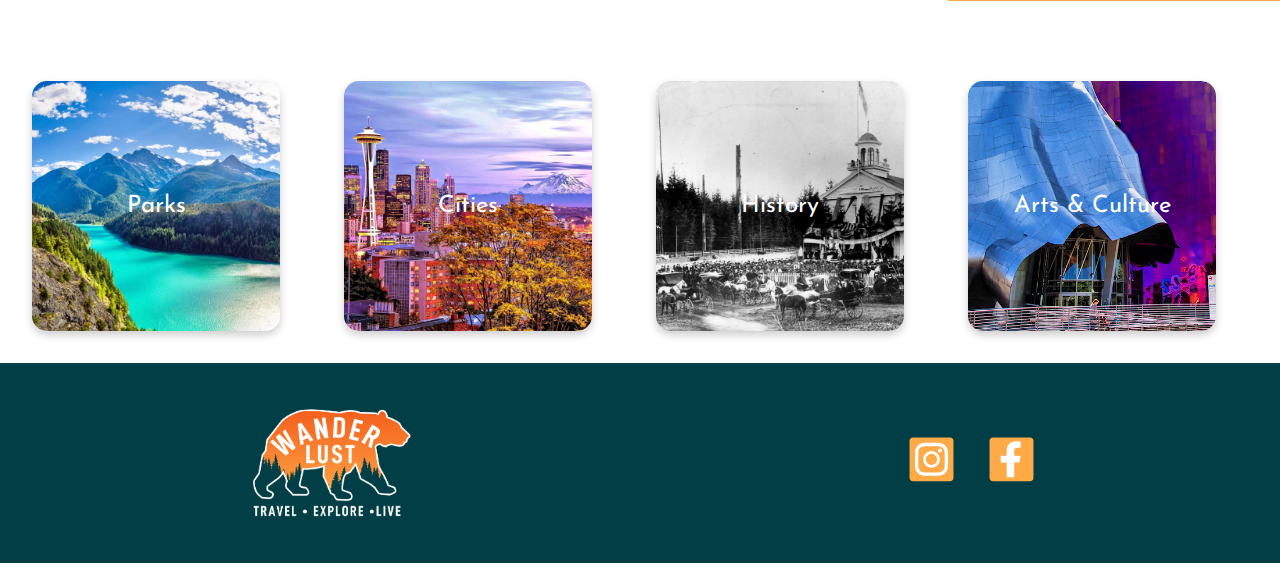
==== commit 0ab6ca86: "fixed logo mapping" ====
--- a/index.html
+++ b/index.html
@@ -17,7 +17,7 @@
         <!--- Nav tag -->
         <nav>
             <ul class="nav-bar">
-                <li class="nav-element"><img id="nav-logo" src="/img/Wanderlust_Logo_Nav.png"
+                <li class="nav-element"><img id="nav-logo" src="img/Wanderlust-logo-nav.png"
                         alt="website logo. bear shilloette, with mountains and trees inside of it."></li>
                 <!-- Externally links to  https://parks.wa.gov"-->
                 <li class="nav-element"><a href="https://parks.wa.gov/" target="_blank">Parks</a></li>
--- a/style.css
+++ b/style.css
@@ -61,6 +61,7 @@
     align-items: center;
     background-color: var(--secondary-color);
     font-size: 25px;
+    height: 100px;
     
 }
 
